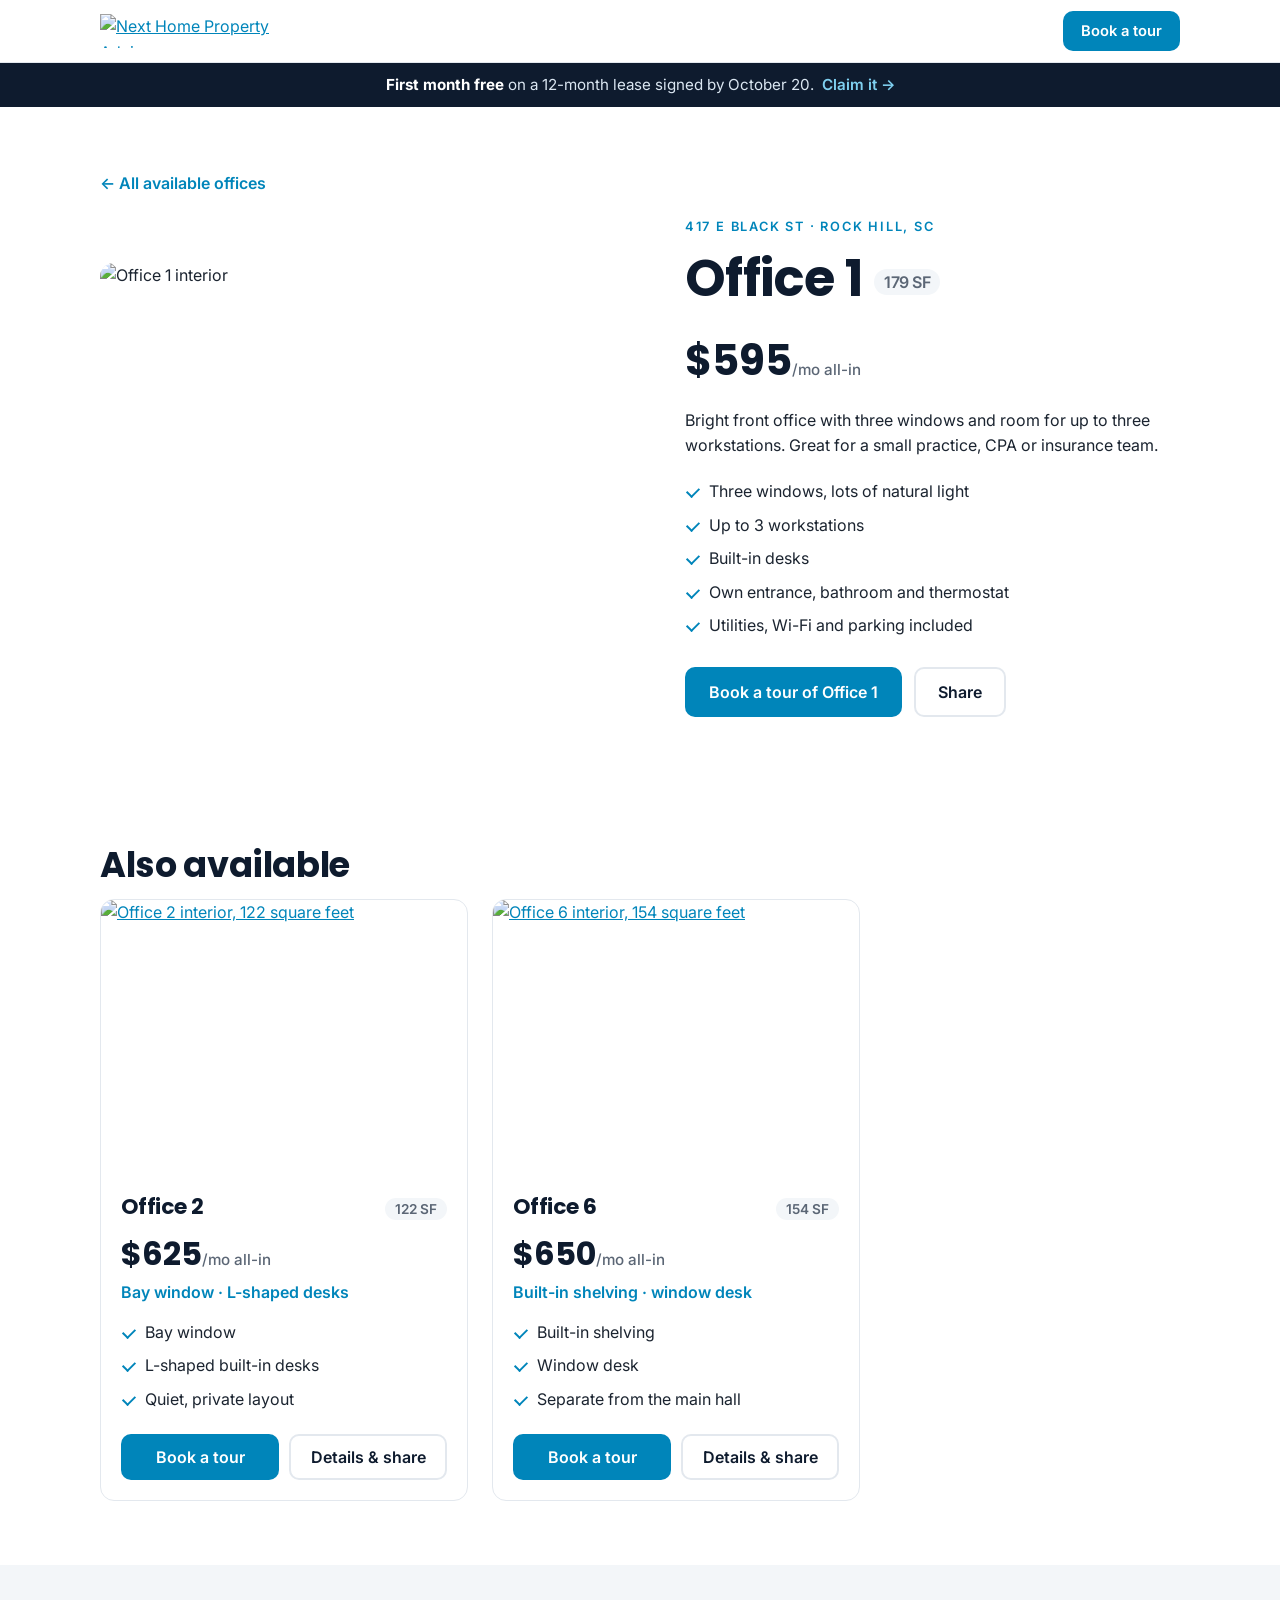
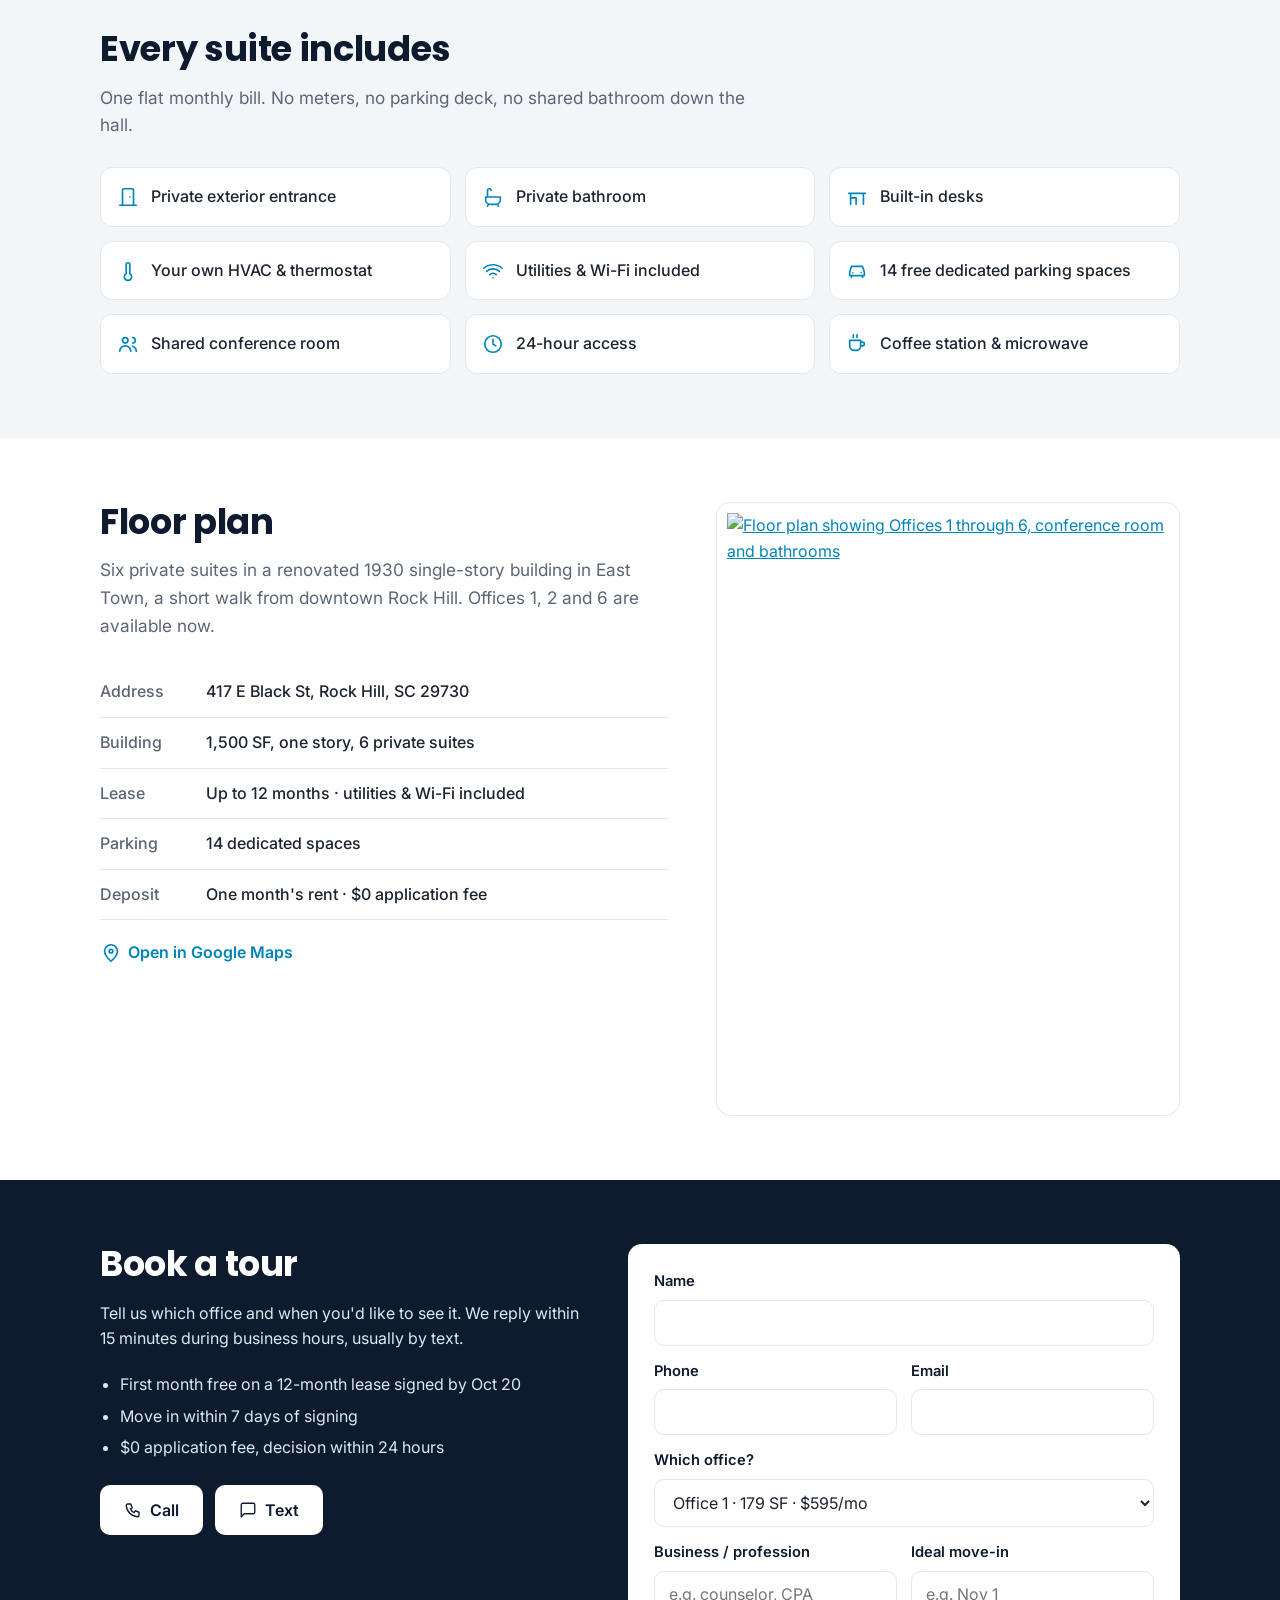
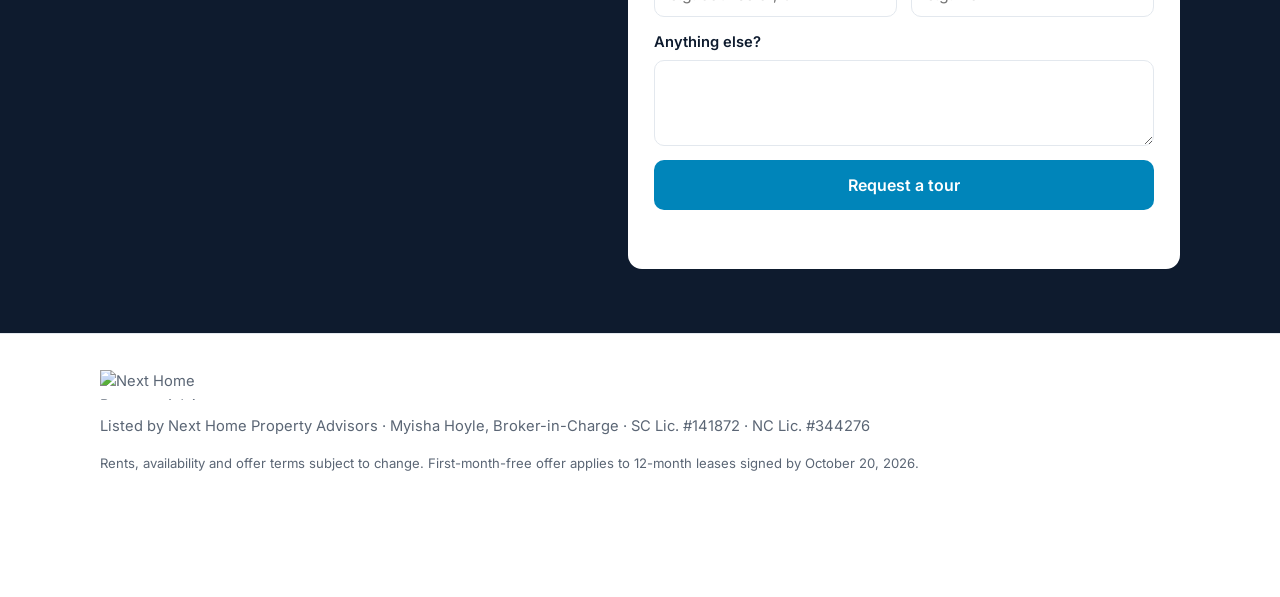
==== 417eblack/office-1.html @ b01f80f1 "Add files via upload" ====
<!doctype html>
<html lang="en">
<head>
<meta charset="utf-8">
<meta name="viewport" content="width=device-width, initial-scale=1">
<title>Office 1 · 179 SF Private Office · $595/mo All-In · Rock Hill</title>
<meta name="description" content="Bright front office with three windows and room for up to three workstations. Great for a small practice, CPA or insurance team. Own entrance and bathroom, utilities, Wi-Fi and parking included. First month free if signed by Oct 20.">
<link rel="canonical" href="https://417eblack.com/office-1">
<meta property="og:type" content="website">
<meta property="og:site_name" content="417 E Black St Office Suites">
<meta property="og:title" content="Office 1 · 179 SF Private Office · $595/mo All-In · Rock Hill">
<meta property="og:description" content="Bright front office with three windows and room for up to three workstations. Great for a small practice, CPA or insurance team. Own entrance and bathroom, utilities, Wi-Fi and parking included. First month free if signed by Oct 20.">
<meta property="og:url" content="https://417eblack.com/office-1">
<meta property="og:image" content="https://417eblack.com/img/og-office-1.jpg">
<meta property="og:image:width" content="1200"><meta property="og:image:height" content="630">
<meta name="twitter:card" content="summary_large_image">
<meta name="theme-color" content="#0e1b2e">
<link rel="icon" href="data:image/svg+xml,%3Csvg xmlns='http://www.w3.org/2000/svg' viewBox='0 0 32 32'%3E%3Crect width='32' height='32' rx='6' fill='%230e1b2e'/%3E%3Crect x='9' y='12' width='6' height='6' fill='%230085ba'/%3E%3Crect x='17' y='12' width='6' height='6' fill='%230085ba'/%3E%3Crect x='9' y='20' width='6' height='6' fill='%230085ba'/%3E%3Crect x='17' y='20' width='6' height='6' fill='%230085ba'/%3E%3C/svg%3E">
<link rel="preconnect" href="https://fonts.googleapis.com"><link rel="preconnect" href="https://fonts.gstatic.com" crossorigin>
<link href="https://fonts.googleapis.com/css2?family=Inter:wght@400;500;600&family=Poppins:wght@600;700&display=swap" rel="stylesheet">
<style>:root{--navy:#0e1b2e;--blue:#0085ba;--blue-d:#006c98;--ink:#1b2430;--muted:#5b6675;--line:#e3e8ee;--soft:#f3f6f9;--bg:#fff;--r:14px}
*{box-sizing:border-box}html{scroll-behavior:smooth;scroll-padding-top:70px}
body{margin:0;background:var(--bg);color:var(--ink);font:16px/1.6 Inter,system-ui,-apple-system,sans-serif;-webkit-font-smoothing:antialiased}
img{max-width:100%;height:auto;display:block}a{color:var(--blue)}
h1,h2,h3{font-family:Poppins,Inter,sans-serif;line-height:1.15;margin:0 0 .4em;color:var(--navy);letter-spacing:-.01em}
h1{font-size:clamp(2rem,5vw,3.2rem)}h2{font-size:clamp(1.6rem,3.5vw,2.2rem)}h3{font-size:1.35rem}
.wrap{max-width:1120px;margin:0 auto;padding:0 20px}
section.wrap,section.band,section.tour{padding-top:64px;padding-bottom:64px}
.lede{color:var(--muted);font-size:1.08rem;max-width:62ch;margin:0 0 28px}
.ic{width:22px;height:22px;flex:none}
.btn{display:inline-flex;align-items:center;justify-content:center;gap:8px;padding:13px 22px;border-radius:10px;font:600 1rem Inter,sans-serif;text-decoration:none;border:2px solid transparent;cursor:pointer;transition:.15s;white-space:nowrap}
.btn .ic{width:18px;height:18px}
.btn-primary{background:var(--blue);color:#fff}.btn-primary:hover{background:var(--blue-d)}
.btn-light{background:#fff;color:var(--navy);border-color:#fff}.btn-light:hover{background:#eef4f8}
.btn-ghost{background:transparent;color:var(--navy);border-color:var(--line)}.btn-ghost:hover{border-color:var(--navy)}
.btn-sm{padding:9px 16px;font-size:.92rem}.btn-block{width:100%}
.nav{position:sticky;top:0;z-index:20;background:rgba(255,255,255,.95);backdrop-filter:blur(8px);border-bottom:1px solid var(--line)}
.nav-in{display:flex;align-items:center;justify-content:space-between;height:62px}.brand img{height:34px;width:auto}
.offer-bar{background:var(--navy);color:#dbe7f2;text-align:center;padding:10px 16px;font-size:.95rem}
.offer-bar strong{color:#fff}.offer-bar a{color:#7fd0f0;font-weight:600;text-decoration:none;margin-left:4px}
.hero{position:relative;color:#fff;background:linear-gradient(90deg,rgba(14,27,46,.93) 0%,rgba(14,27,46,.75) 55%,rgba(14,27,46,.35) 100%),var(--hero) center 45%/cover no-repeat;background-color:var(--navy)}
.hero-in{padding-top:96px;padding-bottom:96px;max-width:1120px}
.hero h1{color:#fff;max-width:16ch}.hero-sub{font-size:1.2rem;max-width:44ch;color:#dbe7f2}.hero-sub strong{color:#fff}
.eyebrow{text-transform:uppercase;letter-spacing:.14em;font-size:.8rem;font-weight:600;color:#8cc8e6;margin:0 0 12px}.eyebrow.dark{color:var(--blue)}
.hero-btns{display:flex;gap:12px;flex-wrap:wrap;margin-top:24px}
.suites{display:grid;grid-template-columns:repeat(3,1fr);gap:24px}.suites.two{grid-template-columns:repeat(2,1fr);max-width:760px}
.suite{border:1px solid var(--line);border-radius:var(--r);overflow:hidden;display:flex;flex-direction:column;background:#fff;transition:box-shadow .2s}
.suite:hover{box-shadow:0 10px 30px rgba(14,27,46,.08)}.suite:target{outline:3px solid var(--blue);outline-offset:3px}
.suite-img img{aspect-ratio:4/3;object-fit:cover;width:100%}
.suite-body{padding:20px;display:flex;flex-direction:column;flex:1}
.suite-top{display:flex;justify-content:space-between;align-items:baseline}.suite-top h3{margin:0}
.sf{font:600 .85rem Inter;color:var(--muted);background:var(--soft);padding:3px 10px;border-radius:99px;vertical-align:middle}
h1 .sf{font-size:1rem}
.price{font:700 2rem Poppins,sans-serif;color:var(--navy);margin:10px 0 2px}.price span{font:500 .95rem Inter;color:var(--muted)}
.price.big{font-size:2.6rem}
.tag{color:var(--blue);font-weight:600;margin:0 0 10px}
.feats{padding:0;margin:0 0 18px;list-style:none}.feats li{padding:4px 0 4px 24px;position:relative;color:var(--ink)}
.feats li:before{content:"";position:absolute;left:2px;top:12px;width:10px;height:6px;border-left:2px solid var(--blue);border-bottom:2px solid var(--blue);transform:rotate(-45deg)}
.suite-actions{margin-top:auto;display:flex;gap:10px;flex-wrap:wrap}.suite-actions .btn{flex:1;padding:11px 14px}
.band{background:var(--soft)}
.included{list-style:none;padding:0;margin:0;display:grid;grid-template-columns:repeat(3,1fr);gap:14px}
.included li{display:flex;align-items:center;gap:12px;background:#fff;border:1px solid var(--line);border-radius:12px;padding:16px;font-weight:500}
.included .ic{color:var(--blue)}
.split{display:grid;grid-template-columns:1fr 1fr;gap:48px;align-items:start}
.facts{margin:0 0 20px}.facts div{display:flex;gap:16px;padding:12px 0;border-bottom:1px solid var(--line)}
.facts dt{width:90px;flex:none;color:var(--muted);font-weight:500}.facts dd{margin:0;font-weight:500}
.map-link{display:inline-flex;align-items:center;gap:6px;font-weight:600;text-decoration:none}
.fp{border:1px solid var(--line);border-radius:var(--r);overflow:hidden;background:#fff;padding:10px}
.tour{background:var(--navy);color:#dbe7f2}
.tour-in{display:grid;grid-template-columns:1fr 1.15fr;gap:48px;align-items:start}
.tour h2{color:#fff}.offer-list{padding-left:20px;margin:20px 0 24px}.offer-list li{margin:6px 0}
.contact-btns{display:flex;gap:12px;flex-wrap:wrap}
.form{background:#fff;color:var(--ink);border-radius:var(--r);padding:26px;display:grid;gap:14px}
.form label{display:grid;gap:6px;font-weight:600;font-size:.92rem;color:var(--navy)}
.form input,.form select,.form textarea{font:400 1rem Inter,sans-serif;padding:12px 14px;border:1.5px solid var(--line);border-radius:10px;width:100%;background:#fff;color:var(--ink)}
.form input:focus,.form select:focus,.form textarea:focus{outline:none;border-color:var(--blue);box-shadow:0 0 0 3px rgba(0,133,186,.15)}
.form .row{display:grid;grid-template-columns:1fr 1fr;gap:14px}
.form .invalid{border-color:#c0392b}.hp{position:absolute;left:-9999px}
.form-msg{margin:0;font-weight:500;min-height:1.2em}.form-msg.ok{color:#1e7e4a}.form-msg.err{color:#c0392b}
.suite-hero{padding-top:28px;padding-bottom:20px}.back{display:inline-block;margin-bottom:20px;text-decoration:none;font-weight:600}
.sh-grid{display:grid;grid-template-columns:1.1fr 1fr;gap:40px;align-items:center}.sh-grid img{border-radius:var(--r);width:100%;aspect-ratio:4/3;object-fit:cover}
.foot{border-top:1px solid var(--line);padding:36px 0 110px;color:var(--muted);font-size:.92rem}.foot-logo{height:30px;width:auto;margin-bottom:10px}.fine{font-size:.82rem}
.sticky-cta{display:none}
[data-offer].off{display:none}
@media (max-width:900px){.suites,.suites.two{grid-template-columns:1fr 1fr}.included{grid-template-columns:1fr 1fr}.split,.tour-in,.sh-grid{grid-template-columns:1fr;gap:28px}}
@media (max-width:640px){
 section.wrap,section.band,section.tour{padding-top:44px;padding-bottom:44px}
 .suites,.suites.two,.included{grid-template-columns:1fr}.form .row{grid-template-columns:1fr}
 .hero-in{padding-top:64px;padding-bottom:64px}.nav .btn{display:none}
 .sticky-cta{display:flex;gap:8px;position:fixed;left:0;right:0;bottom:0;z-index:30;padding:10px 12px calc(10px + env(safe-area-inset-bottom));background:var(--navy)}
 .sticky-cta .btn{flex:1;padding:12px 8px}
 .foot{padding-bottom:100px}
}
.fp img{max-height:620px;width:auto;margin:0 auto}.split{grid-template-columns:1.1fr .9fr}@media (max-width:900px){.split{grid-template-columns:1fr}}
</style>
<script type="application/ld+json">{"@context": "https://schema.org", "@type": "Offer", "name": "Office 1 \u00b7 179 SF Private Office \u00b7 $595/mo All-In \u00b7 Rock Hill", "url": "https://417eblack.com/office-1", "itemOffered": {"@type": "Place", "name": "417 E Black Street Executive Office Suites", "address": {"@type": "PostalAddress", "streetAddress": "417 E Black St", "addressLocality": "Rock Hill", "addressRegion": "SC", "postalCode": "29730"}}}</script>
</head>
<body>
<header class="nav">
  <div class="wrap nav-in">
    <a href="/" class="brand"><img src="/img/logo.png" alt="Next Home Property Advisors" width="200" height="40"></a>
    <a class="btn btn-primary btn-sm" href="#tour">Book a tour</a>
  </div>
</header>
<div class="offer-bar" data-offer><strong>First month free</strong> on a 12-month lease signed by October 20. <a href="#tour">Claim it →</a></div>
<section class="suite-hero wrap">
  <a href="/" class="back">← All available offices</a>
  <div class="sh-grid">
    <img src="/img/office-1.jpg" alt="Office 1 interior" width="640" height="480">
    <div>
      <p class="eyebrow dark">417 E Black St · Rock Hill, SC</p>
      <h1>Office 1 <span class="sf">179 SF</span></h1>
      <p class="price big">$595<span>/mo all-in</span></p>
      <p>Bright front office with three windows and room for up to three workstations. Great for a small practice, CPA or insurance team.</p>
      <ul class="feats"><li>Three windows, lots of natural light</li><li>Up to 3 workstations</li><li>Built-in desks</li><li>Own entrance, bathroom and thermostat</li><li>Utilities, Wi-Fi and parking included</li></ul>
      <div class="hero-btns"><a class="btn btn-primary" href="#tour">Book a tour of Office 1</a><button class="btn btn-ghost" data-share>Share</button></div>
    </div>
  </div>
</section>
<main>
<section class="wrap"><h2>Also available</h2><div class="suites two"><article class="suite" id="office-2">
  <a class="suite-img" href="/office-2"><img src="/img/office-2.jpg" alt="Office 2 interior, 122 square feet" loading="lazy" width="640" height="480"></a>
  <div class="suite-body">
    <div class="suite-top"><h3>Office 2</h3><span class="sf">122 SF</span></div>
    <p class="price">$625<span>/mo all-in</span></p>
    <p class="tag">Bay window · L-shaped desks</p>
    <ul class="feats"><li>Bay window</li><li>L-shaped built-in desks</li><li>Quiet, private layout</li></ul>
    <div class="suite-actions">
      <a class="btn btn-primary" href="#tour" data-suite="Office 2">Book a tour</a>
      <a class="btn btn-ghost" href="/office-2">Details &amp; share</a>
    </div>
  </div>
</article><article class="suite" id="office-6">
  <a class="suite-img" href="/office-6"><img src="/img/office-6.jpg" alt="Office 6 interior, 154 square feet" loading="lazy" width="640" height="480"></a>
  <div class="suite-body">
    <div class="suite-top"><h3>Office 6</h3><span class="sf">154 SF</span></div>
    <p class="price">$650<span>/mo all-in</span></p>
    <p class="tag">Built-in shelving · window desk</p>
    <ul class="feats"><li>Built-in shelving</li><li>Window desk</li><li>Separate from the main hall</li></ul>
    <div class="suite-actions">
      <a class="btn btn-primary" href="#tour" data-suite="Office 6">Book a tour</a>
      <a class="btn btn-ghost" href="/office-6">Details &amp; share</a>
    </div>
  </div>
</article></div></section>
<section class="band" id="included">
  <div class="wrap">
    <h2>Every suite includes</h2>
    <p class="lede">One flat monthly bill. No meters, no parking deck, no shared bathroom down the hall.</p>
    <ul class="included"><li><svg class="ic" viewBox="0 0 24 24" fill="none" stroke="currentColor" stroke-width="1.8" stroke-linecap="round" stroke-linejoin="round" aria-hidden="true"><path d="M6 21V4a1 1 0 0 1 1-1h10a1 1 0 0 1 1 1v17M3 21h18M14 12h.01"/></svg><span>Private exterior entrance</span></li><li><svg class="ic" viewBox="0 0 24 24" fill="none" stroke="currentColor" stroke-width="1.8" stroke-linecap="round" stroke-linejoin="round" aria-hidden="true"><path d="M4 12h16v3a5 5 0 0 1-5 5H9a5 5 0 0 1-5-5v-3zM6 12V5a2 2 0 0 1 4 0M7 20l-1 2M17 20l1 2"/></svg><span>Private bathroom</span></li><li><svg class="ic" viewBox="0 0 24 24" fill="none" stroke="currentColor" stroke-width="1.8" stroke-linecap="round" stroke-linejoin="round" aria-hidden="true"><path d="M3 8h18M5 8v12M19 8v12M5 13h6v7"/></svg><span>Built-in desks</span></li><li><svg class="ic" viewBox="0 0 24 24" fill="none" stroke="currentColor" stroke-width="1.8" stroke-linecap="round" stroke-linejoin="round" aria-hidden="true"><path d="M14 14.8V5a2 2 0 0 0-4 0v9.8a4 4 0 1 0 4 0z"/></svg><span>Your own HVAC & thermostat</span></li><li><svg class="ic" viewBox="0 0 24 24" fill="none" stroke="currentColor" stroke-width="1.8" stroke-linecap="round" stroke-linejoin="round" aria-hidden="true"><path d="M2 9a15 15 0 0 1 20 0M5 12.5a10 10 0 0 1 14 0M8.5 16a5 5 0 0 1 7 0M12 19.5h.01"/></svg><span>Utilities & Wi-Fi included</span></li><li><svg class="ic" viewBox="0 0 24 24" fill="none" stroke="currentColor" stroke-width="1.8" stroke-linecap="round" stroke-linejoin="round" aria-hidden="true"><path d="M5 17h14M6 17v2M18 17v2M4 13l2-6h12l2 6v4H4v-4zM7.5 14h.01M16.5 14h.01"/></svg><span>14 free dedicated parking spaces</span></li><li><svg class="ic" viewBox="0 0 24 24" fill="none" stroke="currentColor" stroke-width="1.8" stroke-linecap="round" stroke-linejoin="round" aria-hidden="true"><path d="M9 11a3 3 0 1 0 0-6 3 3 0 0 0 0 6zM3 20a6 6 0 0 1 12 0M17 11a3 3 0 1 0 0-6M21 20a6 6 0 0 0-4-5.6"/></svg><span>Shared conference room</span></li><li><svg class="ic" viewBox="0 0 24 24" fill="none" stroke="currentColor" stroke-width="1.8" stroke-linecap="round" stroke-linejoin="round" aria-hidden="true"><path d="M12 21a9 9 0 1 0 0-18 9 9 0 0 0 0 18zM12 7v5l3 2"/></svg><span>24-hour access</span></li><li><svg class="ic" viewBox="0 0 24 24" fill="none" stroke="currentColor" stroke-width="1.8" stroke-linecap="round" stroke-linejoin="round" aria-hidden="true"><path d="M4 8h12v6a5 5 0 0 1-5 5H9a5 5 0 0 1-5-5V8zM16 10h2a2 2 0 0 1 0 4h-2M8 2v3M12 2v3"/></svg><span>Coffee station & microwave</span></li></ul>
  </div>
</section>

<section class="wrap split" id="floorplan">
  <div>
    <h2>Floor plan</h2>
    <p class="lede">Six private suites in a renovated 1930 single-story building in East Town, a short walk from downtown Rock Hill. Offices 1, 2 and 6 are available now.</p>
    <dl class="facts">
      <div><dt>Address</dt><dd>417 E Black St, Rock Hill, SC 29730</dd></div>
      <div><dt>Building</dt><dd>1,500 SF, one story, 6 private suites</dd></div>
      <div><dt>Lease</dt><dd>Up to 12 months · utilities &amp; Wi-Fi included</dd></div>
      <div><dt>Parking</dt><dd>14 dedicated spaces</dd></div>
      <div><dt>Deposit</dt><dd>One month's rent · $0 application fee</dd></div>
    </dl>
    <a class="map-link" href="https://maps.google.com/?q=417+E+Black+St,+Rock+Hill,+SC+29730" target="_blank" rel="noopener"><svg class="ic" viewBox="0 0 24 24" fill="none" stroke="currentColor" stroke-width="1.8" stroke-linecap="round" stroke-linejoin="round" aria-hidden="true"><path d="M12 21s-7-6.2-7-11a7 7 0 0 1 14 0c0 4.8-7 11-7 11zM12 12a2 2 0 1 0 0-4 2 2 0 0 0 0 4z"/></svg> Open in Google Maps</a>
  </div>
  <a class="fp" href="/img/floorplan.jpg" target="_blank" rel="noopener"><img src="/img/floorplan.jpg" alt="Floor plan showing Offices 1 through 6, conference room and bathrooms" loading="lazy" width="1100" height="1473"></a>
</section>

<section class="tour" id="tour">
  <div class="wrap tour-in">
    <div class="tour-copy">
      <h2>Book a tour</h2>
      <p>Tell us which office and when you'd like to see it. We reply within 15 minutes during business hours, usually by text.</p>
      <ul class="offer-list" data-offer>
        <li>First month free on a 12-month lease signed by Oct 20</li>
        <li>Move in within 7 days of signing</li>
        <li>$0 application fee, decision within 24 hours</li>
      </ul>
      <div class="contact-btns">
        <a class="btn btn-light" data-tel><svg class="ic" viewBox="0 0 24 24" fill="none" stroke="currentColor" stroke-width="1.8" stroke-linecap="round" stroke-linejoin="round" aria-hidden="true"><path d="M5 4h4l2 5-2.5 1.5a11 11 0 0 0 5 5L15 13l5 2v4a2 2 0 0 1-2 2A16 16 0 0 1 3 6a2 2 0 0 1 2-2"/></svg> Call</a>
        <a class="btn btn-light" data-sms><svg class="ic" viewBox="0 0 24 24" fill="none" stroke="currentColor" stroke-width="1.8" stroke-linecap="round" stroke-linejoin="round" aria-hidden="true"><path d="M21 15a2 2 0 0 1-2 2H7l-4 4V5a2 2 0 0 1 2-2h14a2 2 0 0 1 2 2z"/></svg> Text</a>
      </div>
    </div>
    <form class="form" id="tour-form" novalidate>
      <label>Name<input name="name" autocomplete="name" required></label>
      <div class="row">
        <label>Phone<input name="phone" type="tel" autocomplete="tel" required></label>
        <label>Email<input name="email" type="email" autocomplete="email"></label>
      </div>
      <label>Which office?
        <select name="suite"><option>Not sure yet, show me all three</option><option selected>Office 1 · 179 SF · $595/mo</option><option>Office 2 · 122 SF · $625/mo</option><option>Office 6 · 154 SF · $650/mo</option></select>
      </label>
      <div class="row">
        <label>Business / profession<input name="business" placeholder="e.g. counselor, CPA"></label>
        <label>Ideal move-in<input name="move_in" placeholder="e.g. Nov 1"></label>
      </div>
      <label>Anything else?<textarea name="notes" rows="3"></textarea></label>
      <input type="text" name="company_site" class="hp" tabindex="-1" autocomplete="off" aria-hidden="true">
      <button class="btn btn-primary btn-block" type="submit">Request a tour</button>
      <p class="form-msg" role="status" aria-live="polite"></p>
    </form>
  </div>
</section>
</main>
<footer class="foot">
  <div class="wrap">
    <img src="/img/logo.png" alt="Next Home Property Advisors" width="180" height="36" class="foot-logo">
    <p>Listed by Next Home Property Advisors · Myisha Hoyle, Broker-in-Charge · SC Lic. #141872 · NC Lic. #344276</p>
    <p class="fine">Rents, availability and offer terms subject to change. First-month-free offer applies to 12-month leases signed by October 20, 2026.</p>
  </div>
</footer>
<div class="sticky-cta"><a class="btn btn-light" data-tel><svg class="ic" viewBox="0 0 24 24" fill="none" stroke="currentColor" stroke-width="1.8" stroke-linecap="round" stroke-linejoin="round" aria-hidden="true"><path d="M5 4h4l2 5-2.5 1.5a11 11 0 0 0 5 5L15 13l5 2v4a2 2 0 0 1-2 2A16 16 0 0 1 3 6a2 2 0 0 1 2-2"/></svg> Call</a><a class="btn btn-light" data-sms><svg class="ic" viewBox="0 0 24 24" fill="none" stroke="currentColor" stroke-width="1.8" stroke-linecap="round" stroke-linejoin="round" aria-hidden="true"><path d="M21 15a2 2 0 0 1-2 2H7l-4 4V5a2 2 0 0 1 2-2h14a2 2 0 0 1 2 2z"/></svg> Text</a><a class="btn btn-primary" href="#tour">Tour</a></div>
<script src="/config.js"></script>
<script src="/app.js"></script>
</body>
</html>
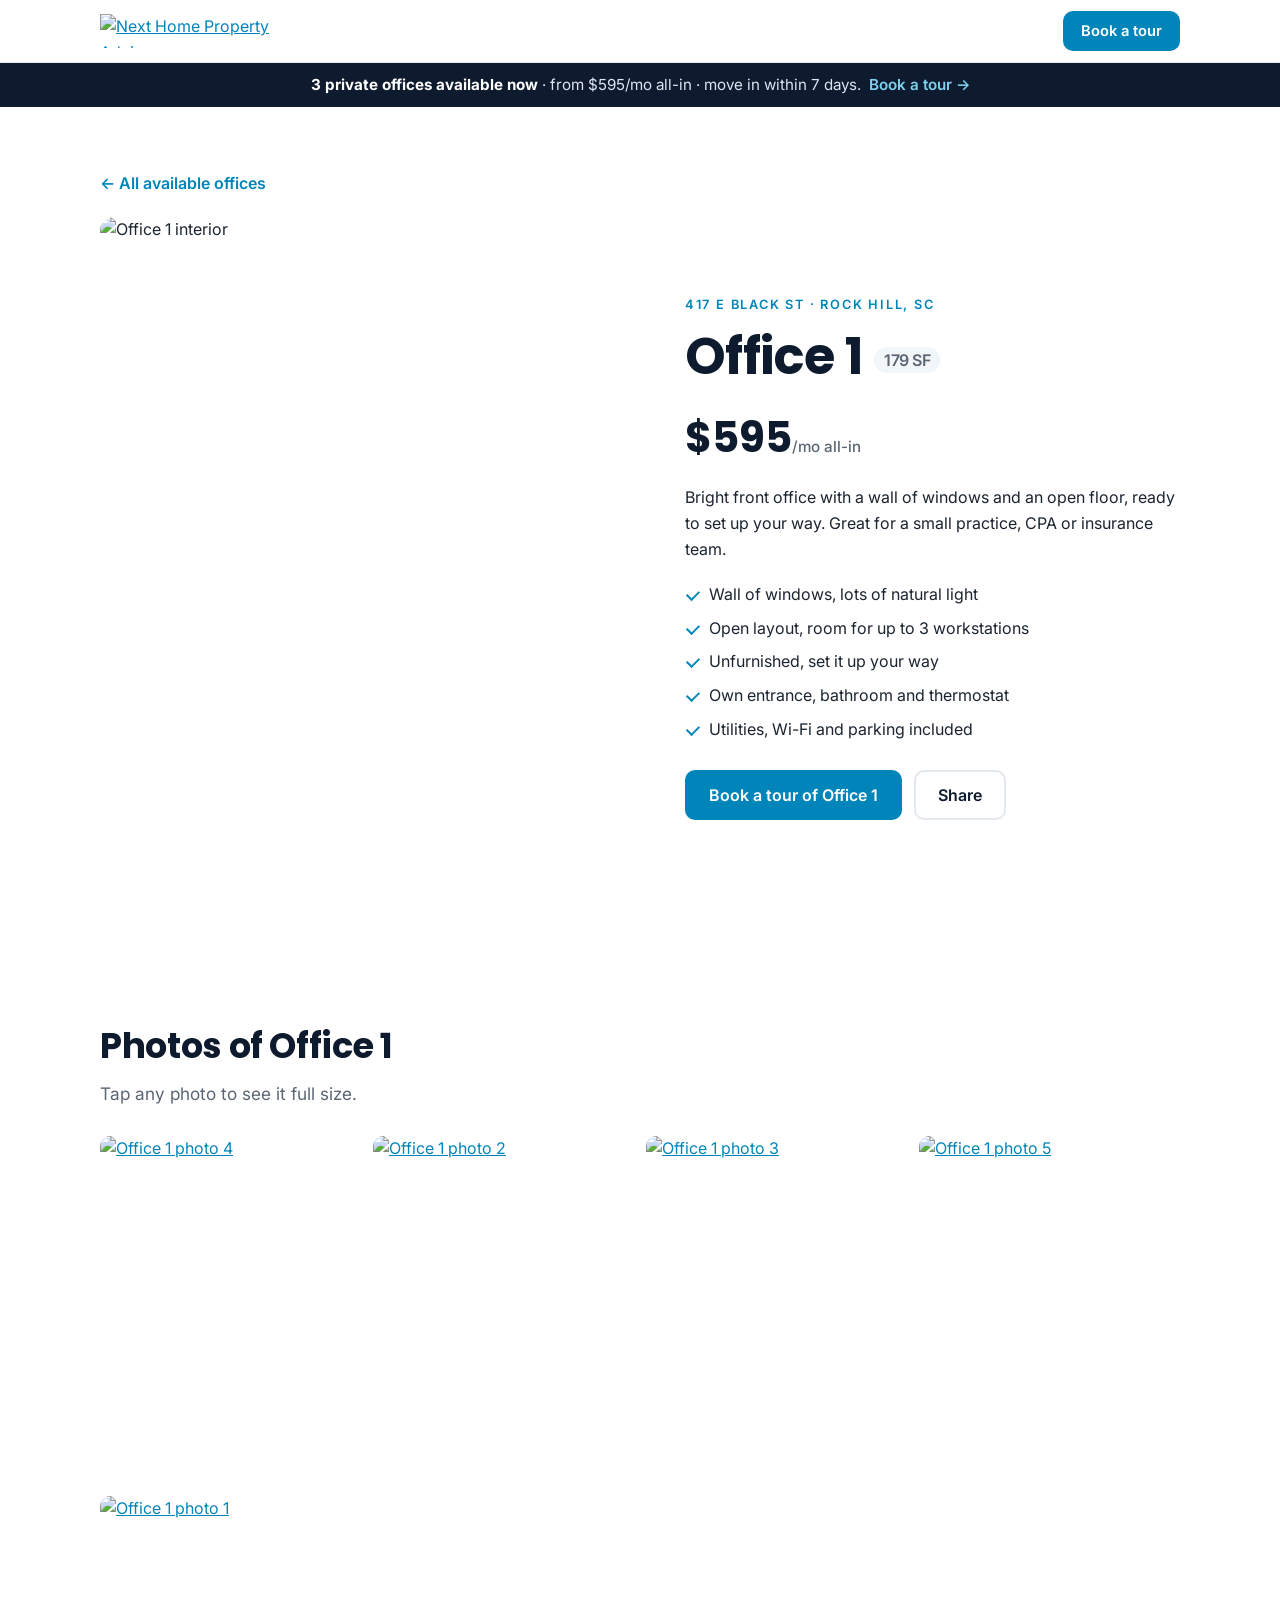
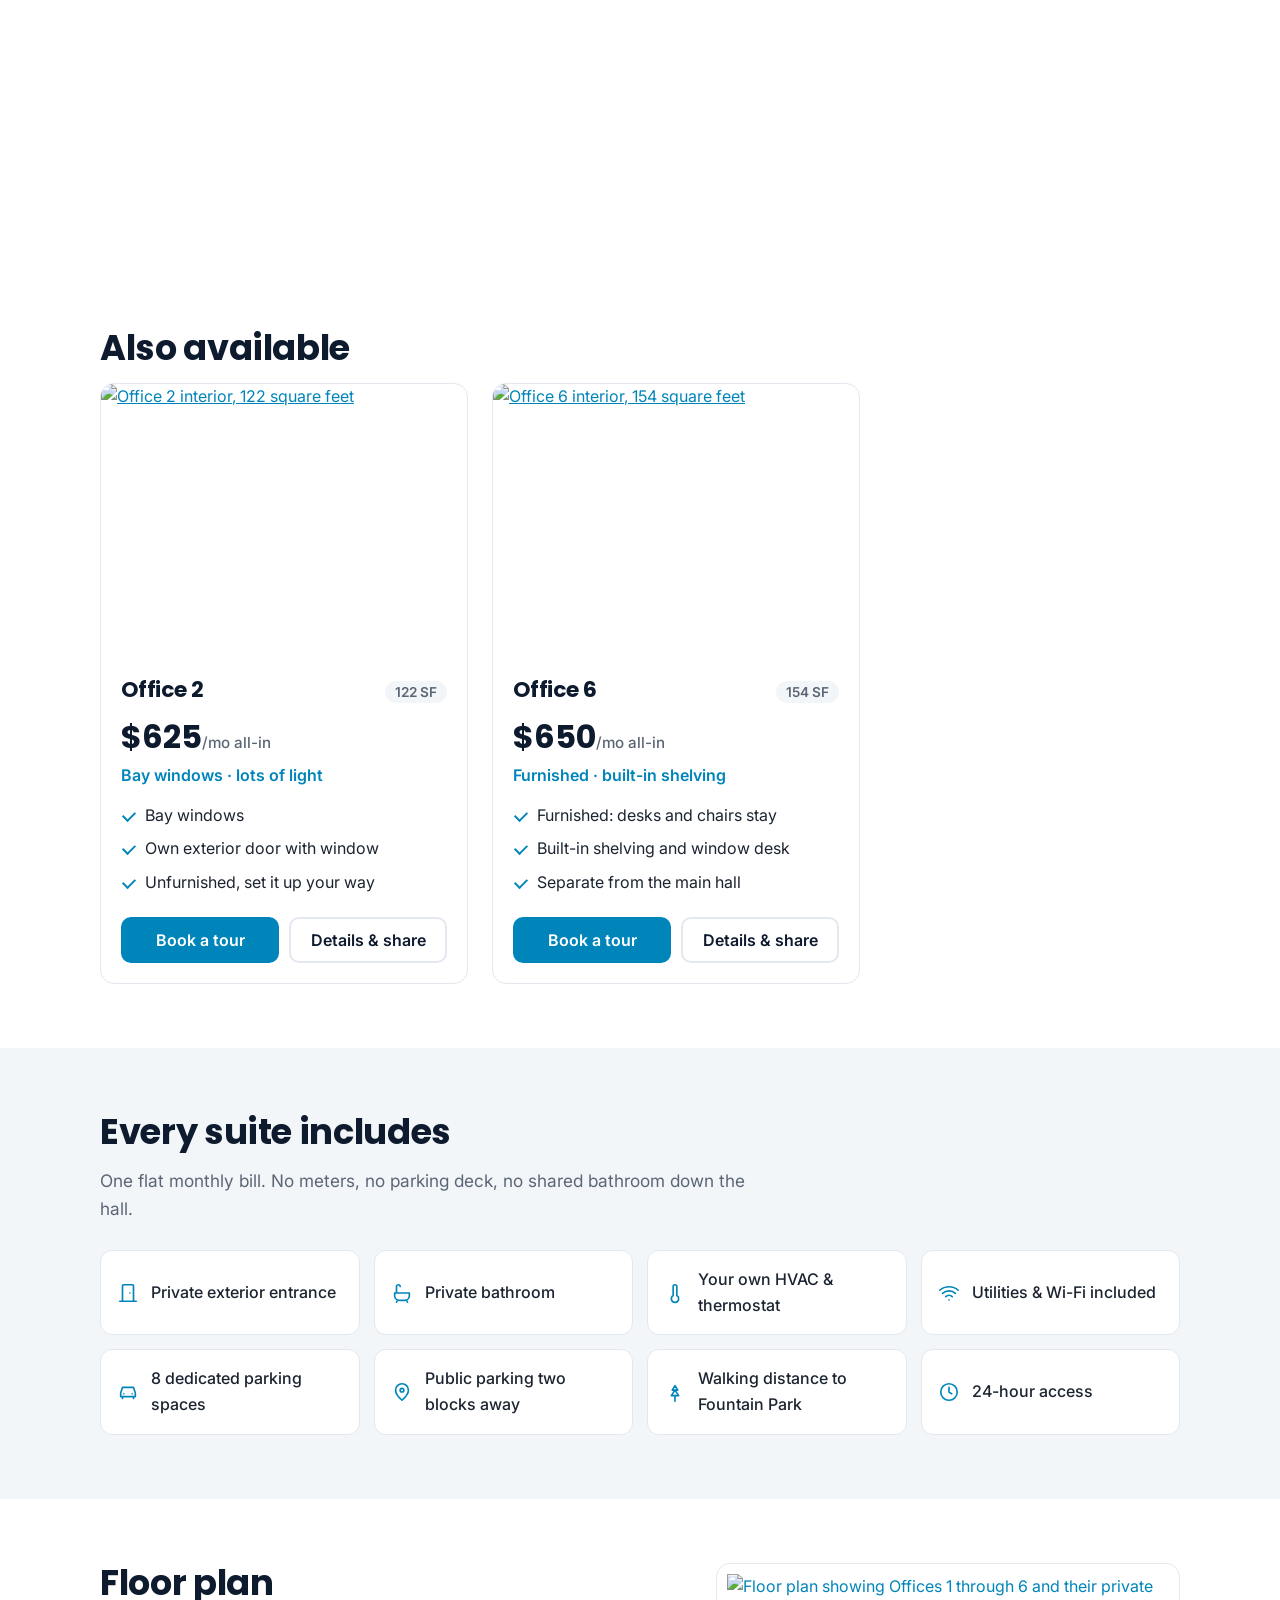
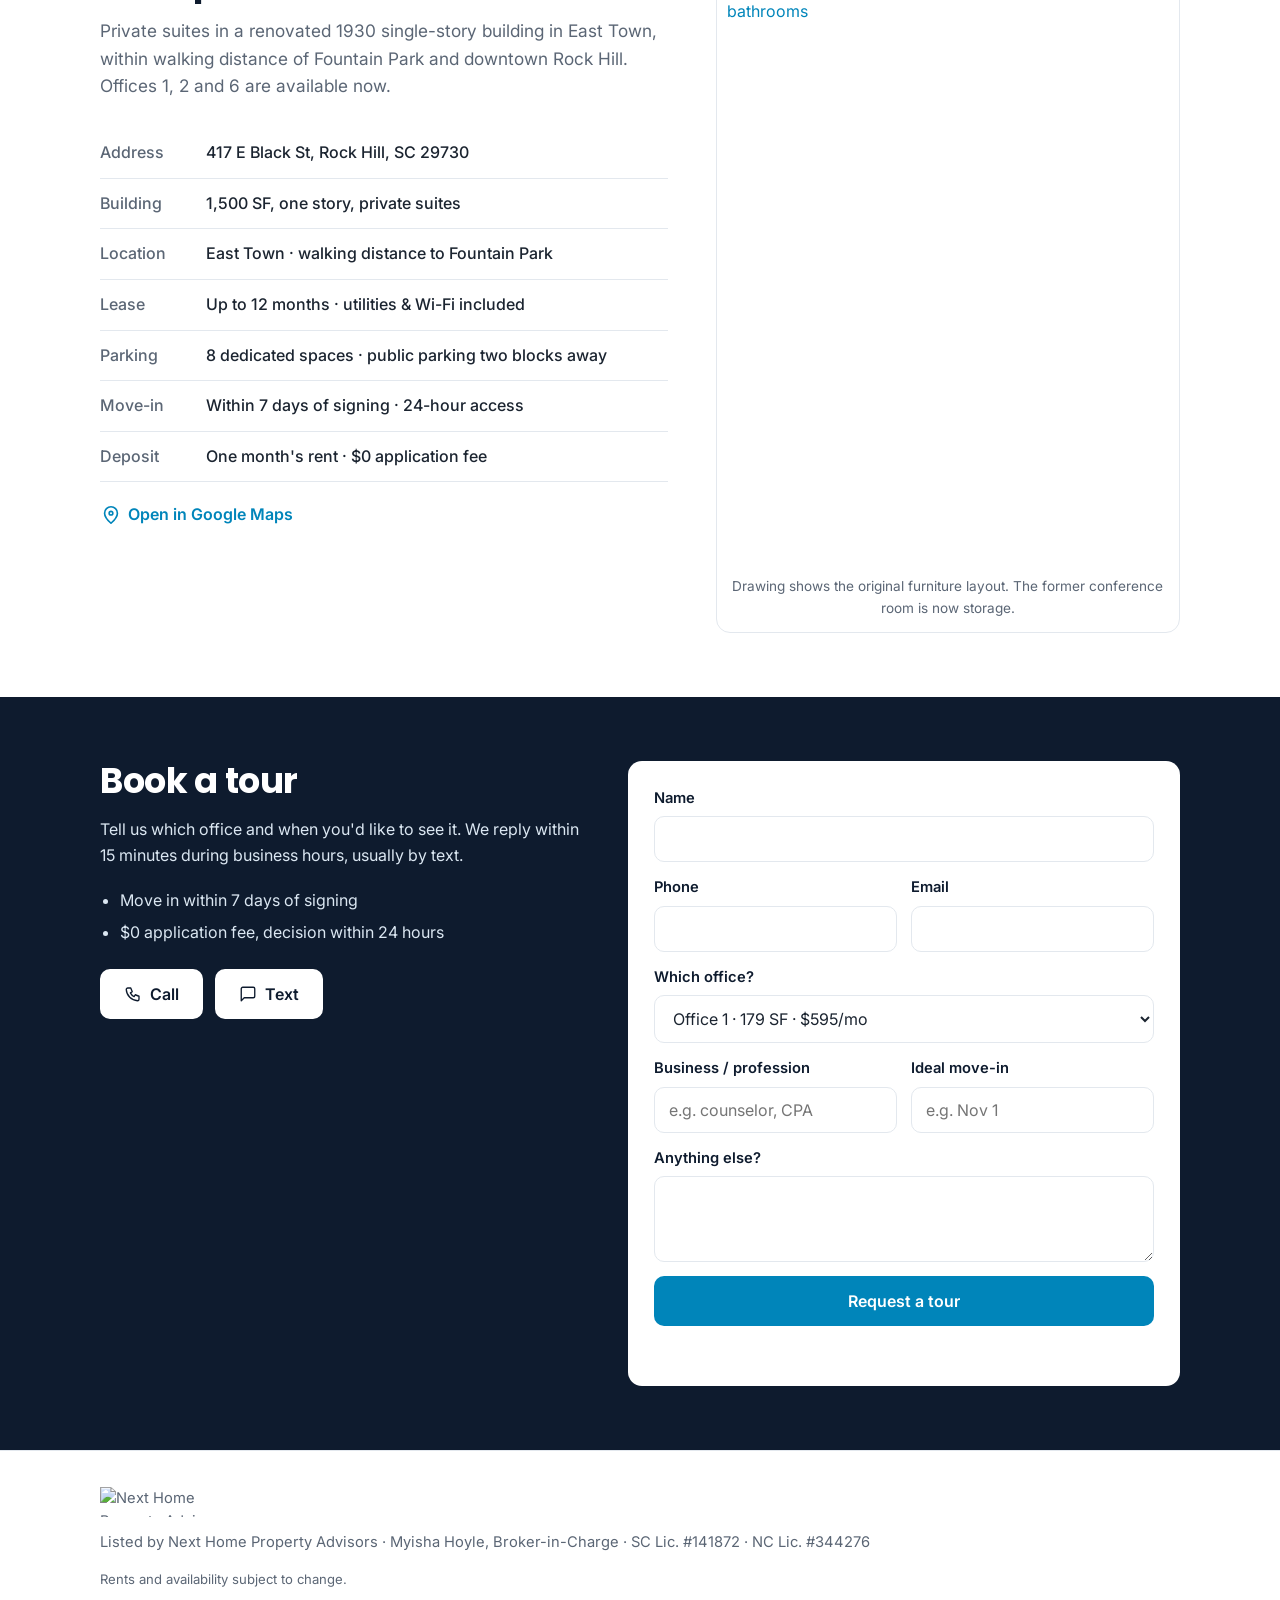
==== commit 237236d5: "Add files via upload" ====
--- a/417eblack/office-1.html
+++ b/417eblack/office-1.html
@@ -4,12 +4,12 @@
 <meta charset="utf-8">
 <meta name="viewport" content="width=device-width, initial-scale=1">
 <title>Office 1 · 179 SF Private Office · $595/mo All-In · Rock Hill</title>
-<meta name="description" content="Bright front office with three windows and room for up to three workstations. Great for a small practice, CPA or insurance team. Own entrance and bathroom, utilities, Wi-Fi and parking included. First month free if signed by Oct 20.">
+<meta name="description" content="Bright front office with a wall of windows and an open floor, ready to set up your way. Great for a small practice, CPA or insurance team. Own entrance and bathroom, utilities, Wi-Fi and parking included. Walking distance to Fountain Park.">
 <link rel="canonical" href="https://417eblack.com/office-1">
 <meta property="og:type" content="website">
 <meta property="og:site_name" content="417 E Black St Office Suites">
 <meta property="og:title" content="Office 1 · 179 SF Private Office · $595/mo All-In · Rock Hill">
-<meta property="og:description" content="Bright front office with three windows and room for up to three workstations. Great for a small practice, CPA or insurance team. Own entrance and bathroom, utilities, Wi-Fi and parking included. First month free if signed by Oct 20.">
+<meta property="og:description" content="Bright front office with a wall of windows and an open floor, ready to set up your way. Great for a small practice, CPA or insurance team. Own entrance and bathroom, utilities, Wi-Fi and parking included. Walking distance to Fountain Park.">
 <meta property="og:url" content="https://417eblack.com/office-1">
 <meta property="og:image" content="https://417eblack.com/img/og-office-1.jpg">
 <meta property="og:image:width" content="1200"><meta property="og:image:height" content="630">
@@ -92,6 +92,17 @@
  .foot{padding-bottom:100px}
 }
 .fp img{max-height:620px;width:auto;margin:0 auto}.split{grid-template-columns:1.1fr .9fr}@media (max-width:900px){.split{grid-template-columns:1fr}}
+.suite-img img{aspect-ratio:4/3;object-position:center 55%}
+.sh-grid img{aspect-ratio:4/5;object-position:center 55%}
+.included{grid-template-columns:repeat(4,1fr)}
+@media (max-width:900px){.included{grid-template-columns:1fr 1fr}}
+.fp-note{display:block;font-size:.85rem;color:var(--muted);padding:10px 4px 2px;text-align:center}
+.gallery-wrap{padding-bottom:20px!important}
+.gallery{display:grid;grid-template-columns:repeat(4,1fr);gap:12px}
+.gallery img{width:100%;aspect-ratio:3/4;object-fit:cover;border-radius:10px;transition:opacity .15s}
+.gallery a:hover img{opacity:.85}
+@media (max-width:640px){.gallery{grid-template-columns:1fr 1fr;gap:8px}}
+.fp{text-decoration:none}
 </style>
 <script type="application/ld+json">{"@context": "https://schema.org", "@type": "Offer", "name": "Office 1 \u00b7 179 SF Private Office \u00b7 $595/mo All-In \u00b7 Rock Hill", "url": "https://417eblack.com/office-1", "itemOffered": {"@type": "Place", "name": "417 E Black Street Executive Office Suites", "address": {"@type": "PostalAddress", "streetAddress": "417 E Black St", "addressLocality": "Rock Hill", "addressRegion": "SC", "postalCode": "29730"}}}</script>
 </head>
@@ -102,41 +113,42 @@
     <a class="btn btn-primary btn-sm" href="#tour">Book a tour</a>
   </div>
 </header>
-<div class="offer-bar" data-offer><strong>First month free</strong> on a 12-month lease signed by October 20. <a href="#tour">Claim it →</a></div>
+<div class="offer-bar"><strong>3 private offices available now</strong> · from $595/mo all-in · move in within 7 days. <a href="#tour">Book a tour →</a></div>
 <section class="suite-hero wrap">
   <a href="/" class="back">← All available offices</a>
   <div class="sh-grid">
-    <img src="/img/office-1.jpg" alt="Office 1 interior" width="640" height="480">
+    <img src="/img/office-1-4.jpg" alt="Office 1 interior" width="1050" height="1400">
     <div>
       <p class="eyebrow dark">417 E Black St · Rock Hill, SC</p>
       <h1>Office 1 <span class="sf">179 SF</span></h1>
       <p class="price big">$595<span>/mo all-in</span></p>
-      <p>Bright front office with three windows and room for up to three workstations. Great for a small practice, CPA or insurance team.</p>
-      <ul class="feats"><li>Three windows, lots of natural light</li><li>Up to 3 workstations</li><li>Built-in desks</li><li>Own entrance, bathroom and thermostat</li><li>Utilities, Wi-Fi and parking included</li></ul>
+      <p>Bright front office with a wall of windows and an open floor, ready to set up your way. Great for a small practice, CPA or insurance team.</p>
+      <ul class="feats"><li>Wall of windows, lots of natural light</li><li>Open layout, room for up to 3 workstations</li><li>Unfurnished, set it up your way</li><li>Own entrance, bathroom and thermostat</li><li>Utilities, Wi-Fi and parking included</li></ul>
       <div class="hero-btns"><a class="btn btn-primary" href="#tour">Book a tour of Office 1</a><button class="btn btn-ghost" data-share>Share</button></div>
     </div>
   </div>
 </section>
 <main>
+<section class="wrap gallery-wrap"><h2>Photos of Office 1</h2><p class="lede">Tap any photo to see it full size. </p><div class="gallery"><a href="/img/office-1-4.jpg" target="_blank" rel="noopener"><img src="/img/office-1-4.jpg" alt="Office 1 photo 4" loading="lazy" width="1050" height="1400"></a><a href="/img/office-1-2.jpg" target="_blank" rel="noopener"><img src="/img/office-1-2.jpg" alt="Office 1 photo 2" loading="lazy" width="1050" height="1400"></a><a href="/img/office-1-3.jpg" target="_blank" rel="noopener"><img src="/img/office-1-3.jpg" alt="Office 1 photo 3" loading="lazy" width="1050" height="1400"></a><a href="/img/office-1-5.jpg" target="_blank" rel="noopener"><img src="/img/office-1-5.jpg" alt="Office 1 photo 5" loading="lazy" width="1050" height="1400"></a><a href="/img/office-1-1.jpg" target="_blank" rel="noopener"><img src="/img/office-1-1.jpg" alt="Office 1 photo 1" loading="lazy" width="1050" height="1400"></a></div></section>
 <section class="wrap"><h2>Also available</h2><div class="suites two"><article class="suite" id="office-2">
-  <a class="suite-img" href="/office-2"><img src="/img/office-2.jpg" alt="Office 2 interior, 122 square feet" loading="lazy" width="640" height="480"></a>
+  <a class="suite-img" href="/office-2"><img src="/img/office-2-1.jpg" alt="Office 2 interior, 122 square feet" loading="lazy" width="1050" height="1400"></a>
   <div class="suite-body">
     <div class="suite-top"><h3>Office 2</h3><span class="sf">122 SF</span></div>
     <p class="price">$625<span>/mo all-in</span></p>
-    <p class="tag">Bay window · L-shaped desks</p>
-    <ul class="feats"><li>Bay window</li><li>L-shaped built-in desks</li><li>Quiet, private layout</li></ul>
+    <p class="tag">Bay windows · lots of light</p>
+    <ul class="feats"><li>Bay windows</li><li>Own exterior door with window</li><li>Unfurnished, set it up your way</li></ul>
     <div class="suite-actions">
       <a class="btn btn-primary" href="#tour" data-suite="Office 2">Book a tour</a>
       <a class="btn btn-ghost" href="/office-2">Details &amp; share</a>
     </div>
   </div>
 </article><article class="suite" id="office-6">
-  <a class="suite-img" href="/office-6"><img src="/img/office-6.jpg" alt="Office 6 interior, 154 square feet" loading="lazy" width="640" height="480"></a>
+  <a class="suite-img" href="/office-6"><img src="/img/office-6-5.jpg" alt="Office 6 interior, 154 square feet" loading="lazy" width="1050" height="1400"></a>
   <div class="suite-body">
     <div class="suite-top"><h3>Office 6</h3><span class="sf">154 SF</span></div>
     <p class="price">$650<span>/mo all-in</span></p>
-    <p class="tag">Built-in shelving · window desk</p>
-    <ul class="feats"><li>Built-in shelving</li><li>Window desk</li><li>Separate from the main hall</li></ul>
+    <p class="tag">Furnished · built-in shelving</p>
+    <ul class="feats"><li>Furnished: desks and chairs stay</li><li>Built-in shelving and window desk</li><li>Separate from the main hall</li></ul>
     <div class="suite-actions">
       <a class="btn btn-primary" href="#tour" data-suite="Office 6">Book a tour</a>
       <a class="btn btn-ghost" href="/office-6">Details &amp; share</a>
@@ -147,24 +159,26 @@
   <div class="wrap">
     <h2>Every suite includes</h2>
     <p class="lede">One flat monthly bill. No meters, no parking deck, no shared bathroom down the hall.</p>
-    <ul class="included"><li><svg class="ic" viewBox="0 0 24 24" fill="none" stroke="currentColor" stroke-width="1.8" stroke-linecap="round" stroke-linejoin="round" aria-hidden="true"><path d="M6 21V4a1 1 0 0 1 1-1h10a1 1 0 0 1 1 1v17M3 21h18M14 12h.01"/></svg><span>Private exterior entrance</span></li><li><svg class="ic" viewBox="0 0 24 24" fill="none" stroke="currentColor" stroke-width="1.8" stroke-linecap="round" stroke-linejoin="round" aria-hidden="true"><path d="M4 12h16v3a5 5 0 0 1-5 5H9a5 5 0 0 1-5-5v-3zM6 12V5a2 2 0 0 1 4 0M7 20l-1 2M17 20l1 2"/></svg><span>Private bathroom</span></li><li><svg class="ic" viewBox="0 0 24 24" fill="none" stroke="currentColor" stroke-width="1.8" stroke-linecap="round" stroke-linejoin="round" aria-hidden="true"><path d="M3 8h18M5 8v12M19 8v12M5 13h6v7"/></svg><span>Built-in desks</span></li><li><svg class="ic" viewBox="0 0 24 24" fill="none" stroke="currentColor" stroke-width="1.8" stroke-linecap="round" stroke-linejoin="round" aria-hidden="true"><path d="M14 14.8V5a2 2 0 0 0-4 0v9.8a4 4 0 1 0 4 0z"/></svg><span>Your own HVAC & thermostat</span></li><li><svg class="ic" viewBox="0 0 24 24" fill="none" stroke="currentColor" stroke-width="1.8" stroke-linecap="round" stroke-linejoin="round" aria-hidden="true"><path d="M2 9a15 15 0 0 1 20 0M5 12.5a10 10 0 0 1 14 0M8.5 16a5 5 0 0 1 7 0M12 19.5h.01"/></svg><span>Utilities & Wi-Fi included</span></li><li><svg class="ic" viewBox="0 0 24 24" fill="none" stroke="currentColor" stroke-width="1.8" stroke-linecap="round" stroke-linejoin="round" aria-hidden="true"><path d="M5 17h14M6 17v2M18 17v2M4 13l2-6h12l2 6v4H4v-4zM7.5 14h.01M16.5 14h.01"/></svg><span>14 free dedicated parking spaces</span></li><li><svg class="ic" viewBox="0 0 24 24" fill="none" stroke="currentColor" stroke-width="1.8" stroke-linecap="round" stroke-linejoin="round" aria-hidden="true"><path d="M9 11a3 3 0 1 0 0-6 3 3 0 0 0 0 6zM3 20a6 6 0 0 1 12 0M17 11a3 3 0 1 0 0-6M21 20a6 6 0 0 0-4-5.6"/></svg><span>Shared conference room</span></li><li><svg class="ic" viewBox="0 0 24 24" fill="none" stroke="currentColor" stroke-width="1.8" stroke-linecap="round" stroke-linejoin="round" aria-hidden="true"><path d="M12 21a9 9 0 1 0 0-18 9 9 0 0 0 0 18zM12 7v5l3 2"/></svg><span>24-hour access</span></li><li><svg class="ic" viewBox="0 0 24 24" fill="none" stroke="currentColor" stroke-width="1.8" stroke-linecap="round" stroke-linejoin="round" aria-hidden="true"><path d="M4 8h12v6a5 5 0 0 1-5 5H9a5 5 0 0 1-5-5V8zM16 10h2a2 2 0 0 1 0 4h-2M8 2v3M12 2v3"/></svg><span>Coffee station & microwave</span></li></ul>
+    <ul class="included"><li><svg class="ic" viewBox="0 0 24 24" fill="none" stroke="currentColor" stroke-width="1.8" stroke-linecap="round" stroke-linejoin="round" aria-hidden="true"><path d="M6 21V4a1 1 0 0 1 1-1h10a1 1 0 0 1 1 1v17M3 21h18M14 12h.01"/></svg><span>Private exterior entrance</span></li><li><svg class="ic" viewBox="0 0 24 24" fill="none" stroke="currentColor" stroke-width="1.8" stroke-linecap="round" stroke-linejoin="round" aria-hidden="true"><path d="M4 12h16v3a5 5 0 0 1-5 5H9a5 5 0 0 1-5-5v-3zM6 12V5a2 2 0 0 1 4 0M7 20l-1 2M17 20l1 2"/></svg><span>Private bathroom</span></li><li><svg class="ic" viewBox="0 0 24 24" fill="none" stroke="currentColor" stroke-width="1.8" stroke-linecap="round" stroke-linejoin="round" aria-hidden="true"><path d="M14 14.8V5a2 2 0 0 0-4 0v9.8a4 4 0 1 0 4 0z"/></svg><span>Your own HVAC & thermostat</span></li><li><svg class="ic" viewBox="0 0 24 24" fill="none" stroke="currentColor" stroke-width="1.8" stroke-linecap="round" stroke-linejoin="round" aria-hidden="true"><path d="M2 9a15 15 0 0 1 20 0M5 12.5a10 10 0 0 1 14 0M8.5 16a5 5 0 0 1 7 0M12 19.5h.01"/></svg><span>Utilities & Wi-Fi included</span></li><li><svg class="ic" viewBox="0 0 24 24" fill="none" stroke="currentColor" stroke-width="1.8" stroke-linecap="round" stroke-linejoin="round" aria-hidden="true"><path d="M5 17h14M6 17v2M18 17v2M4 13l2-6h12l2 6v4H4v-4zM7.5 14h.01M16.5 14h.01"/></svg><span>8 dedicated parking spaces</span></li><li><svg class="ic" viewBox="0 0 24 24" fill="none" stroke="currentColor" stroke-width="1.8" stroke-linecap="round" stroke-linejoin="round" aria-hidden="true"><path d="M12 21s-7-6.2-7-11a7 7 0 0 1 14 0c0 4.8-7 11-7 11zM12 12a2 2 0 1 0 0-4 2 2 0 0 0 0 4z"/></svg><span>Public parking two blocks away</span></li><li><svg class="ic" viewBox="0 0 24 24" fill="none" stroke="currentColor" stroke-width="1.8" stroke-linecap="round" stroke-linejoin="round" aria-hidden="true"><path d="M12 22v-6M8 16h8l-4-6h3l-3-5-3 5h3l-4 6z"/></svg><span>Walking distance to Fountain Park</span></li><li><svg class="ic" viewBox="0 0 24 24" fill="none" stroke="currentColor" stroke-width="1.8" stroke-linecap="round" stroke-linejoin="round" aria-hidden="true"><path d="M12 21a9 9 0 1 0 0-18 9 9 0 0 0 0 18zM12 7v5l3 2"/></svg><span>24-hour access</span></li></ul>
   </div>
 </section>
 
 <section class="wrap split" id="floorplan">
   <div>
     <h2>Floor plan</h2>
-    <p class="lede">Six private suites in a renovated 1930 single-story building in East Town, a short walk from downtown Rock Hill. Offices 1, 2 and 6 are available now.</p>
+    <p class="lede">Private suites in a renovated 1930 single-story building in East Town, within walking distance of Fountain Park and downtown Rock Hill. Offices 1, 2 and 6 are available now.</p>
     <dl class="facts">
       <div><dt>Address</dt><dd>417 E Black St, Rock Hill, SC 29730</dd></div>
-      <div><dt>Building</dt><dd>1,500 SF, one story, 6 private suites</dd></div>
+      <div><dt>Building</dt><dd>1,500 SF, one story, private suites</dd></div>
+      <div><dt>Location</dt><dd>East Town · walking distance to Fountain Park</dd></div>
       <div><dt>Lease</dt><dd>Up to 12 months · utilities &amp; Wi-Fi included</dd></div>
-      <div><dt>Parking</dt><dd>14 dedicated spaces</dd></div>
+      <div><dt>Parking</dt><dd>8 dedicated spaces · public parking two blocks away</dd></div>
+      <div><dt>Move-in</dt><dd>Within 7 days of signing · 24-hour access</dd></div>
       <div><dt>Deposit</dt><dd>One month's rent · $0 application fee</dd></div>
     </dl>
     <a class="map-link" href="https://maps.google.com/?q=417+E+Black+St,+Rock+Hill,+SC+29730" target="_blank" rel="noopener"><svg class="ic" viewBox="0 0 24 24" fill="none" stroke="currentColor" stroke-width="1.8" stroke-linecap="round" stroke-linejoin="round" aria-hidden="true"><path d="M12 21s-7-6.2-7-11a7 7 0 0 1 14 0c0 4.8-7 11-7 11zM12 12a2 2 0 1 0 0-4 2 2 0 0 0 0 4z"/></svg> Open in Google Maps</a>
   </div>
-  <a class="fp" href="/img/floorplan.jpg" target="_blank" rel="noopener"><img src="/img/floorplan.jpg" alt="Floor plan showing Offices 1 through 6, conference room and bathrooms" loading="lazy" width="1100" height="1473"></a>
+  <a class="fp" href="/img/floorplan.jpg" target="_blank" rel="noopener"><img src="/img/floorplan.jpg" alt="Floor plan showing Offices 1 through 6 and their private bathrooms" loading="lazy" width="1100" height="1473"><span class="fp-note">Drawing shows the original furniture layout. The former conference room is now storage.</span></a>
 </section>
 
 <section class="tour" id="tour">
@@ -172,8 +186,7 @@
     <div class="tour-copy">
       <h2>Book a tour</h2>
       <p>Tell us which office and when you'd like to see it. We reply within 15 minutes during business hours, usually by text.</p>
-      <ul class="offer-list" data-offer>
-        <li>First month free on a 12-month lease signed by Oct 20</li>
+      <ul class="offer-list">
         <li>Move in within 7 days of signing</li>
         <li>$0 application fee, decision within 24 hours</li>
       </ul>
@@ -207,7 +220,7 @@
   <div class="wrap">
     <img src="/img/logo.png" alt="Next Home Property Advisors" width="180" height="36" class="foot-logo">
     <p>Listed by Next Home Property Advisors · Myisha Hoyle, Broker-in-Charge · SC Lic. #141872 · NC Lic. #344276</p>
-    <p class="fine">Rents, availability and offer terms subject to change. First-month-free offer applies to 12-month leases signed by October 20, 2026.</p>
+    <p class="fine">Rents and availability subject to change.</p>
   </div>
 </footer>
 <div class="sticky-cta"><a class="btn btn-light" data-tel><svg class="ic" viewBox="0 0 24 24" fill="none" stroke="currentColor" stroke-width="1.8" stroke-linecap="round" stroke-linejoin="round" aria-hidden="true"><path d="M5 4h4l2 5-2.5 1.5a11 11 0 0 0 5 5L15 13l5 2v4a2 2 0 0 1-2 2A16 16 0 0 1 3 6a2 2 0 0 1 2-2"/></svg> Call</a><a class="btn btn-light" data-sms><svg class="ic" viewBox="0 0 24 24" fill="none" stroke="currentColor" stroke-width="1.8" stroke-linecap="round" stroke-linejoin="round" aria-hidden="true"><path d="M21 15a2 2 0 0 1-2 2H7l-4 4V5a2 2 0 0 1 2-2h14a2 2 0 0 1 2 2z"/></svg> Text</a><a class="btn btn-primary" href="#tour">Tour</a></div>
